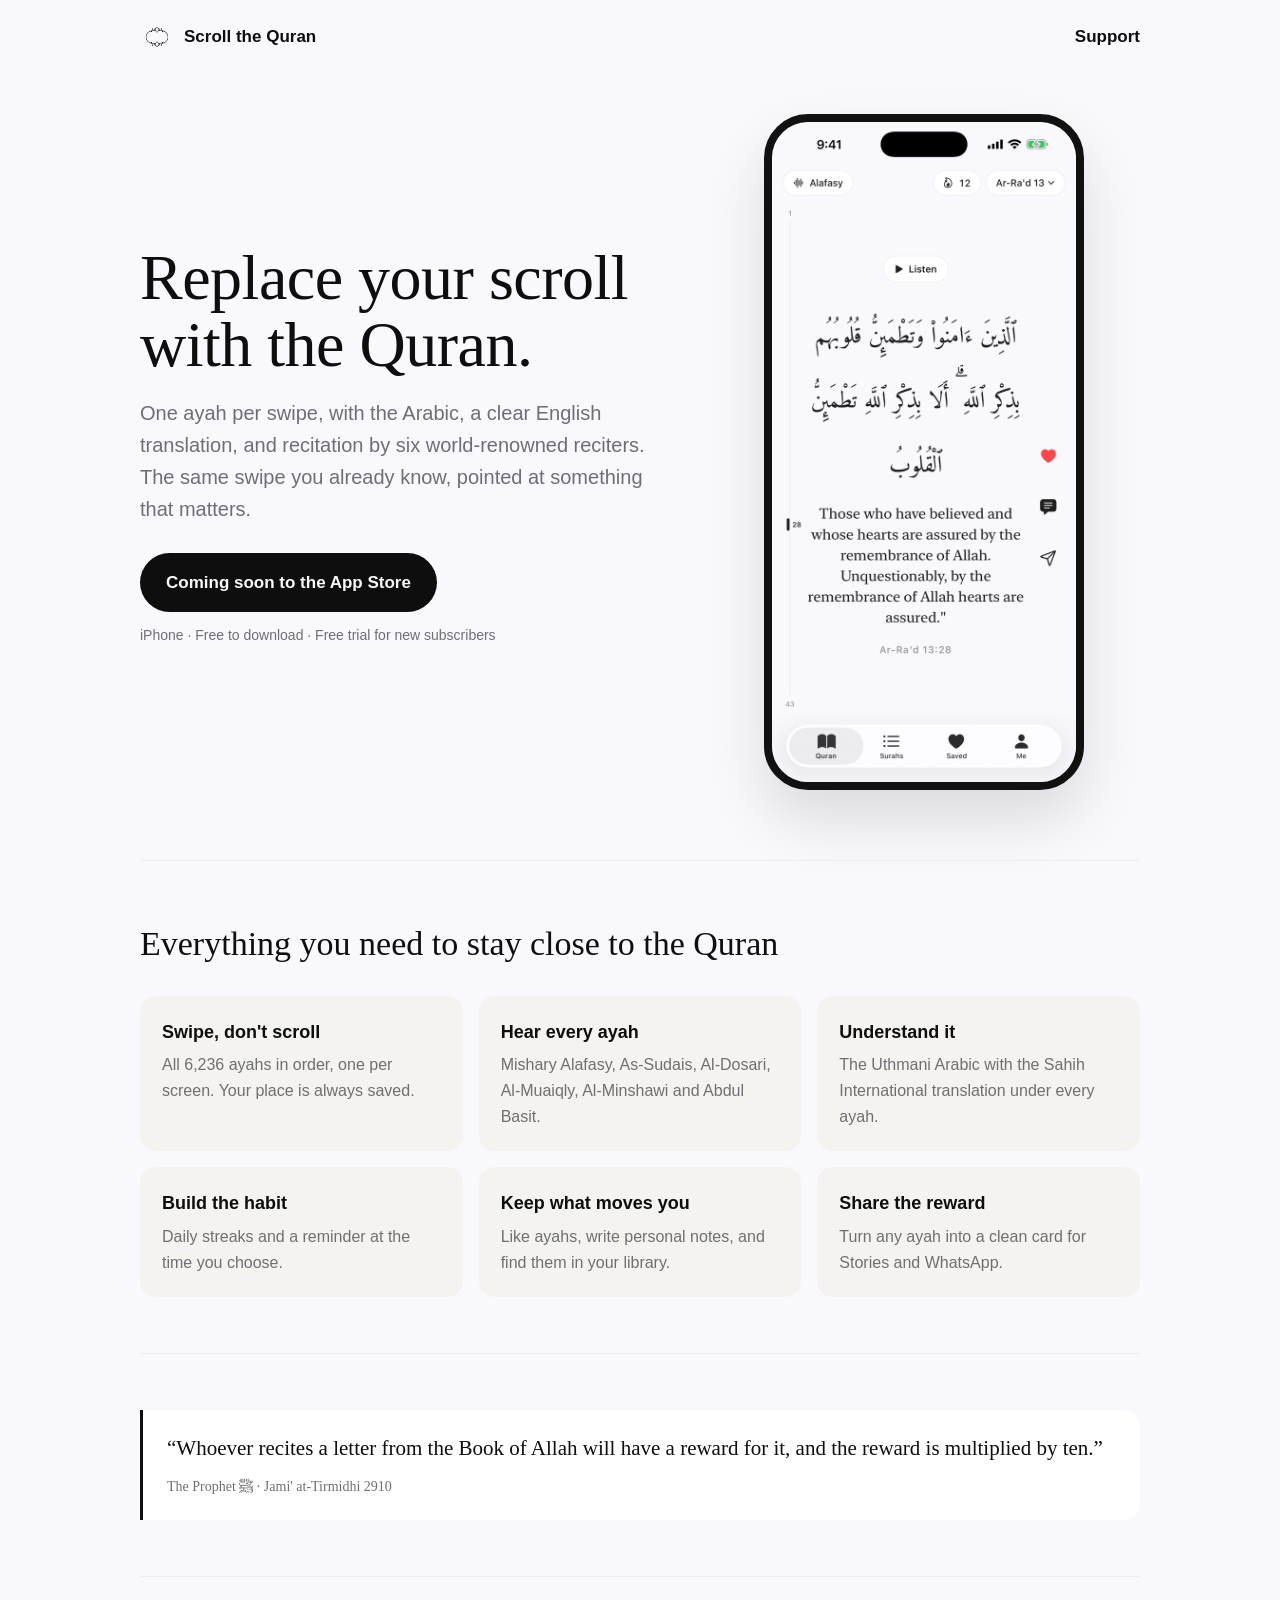
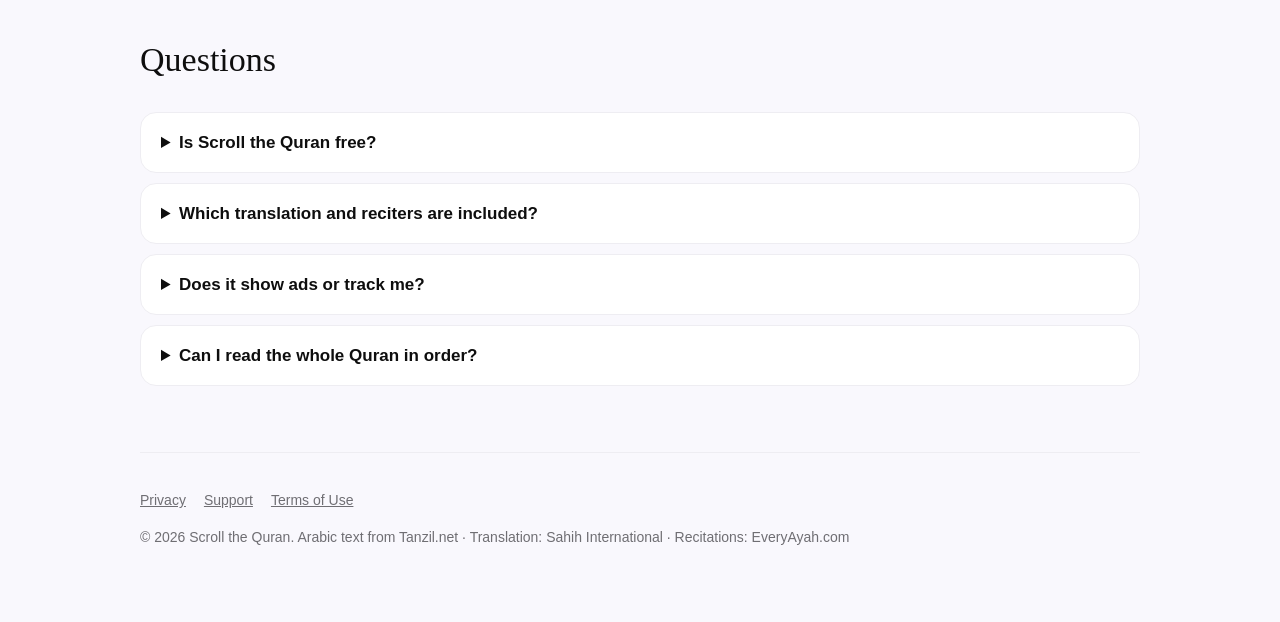
==== index.html @ e3ec1b73 "Scroll the Quran website: landing, privacy, support" ====
<!doctype html>
<html lang="en">
<head>
<meta charset="utf-8">
<meta name="viewport" content="width=device-width, initial-scale=1, viewport-fit=cover">
<title>Scroll the Quran – Swipe the Quran One Ayah at a Time</title>
<meta name="description" content="Replace doomscrolling with the Quran. Scroll the Quran shows one ayah per swipe with Arabic, clear English translation, and recitation by six world-renowned reciters. Build a daily Quran habit with streaks and reminders.">
<meta name="keywords" content="Quran app, scroll Quran, Quran like TikTok, daily Quran, Quran recitation, Quran English translation, Muslim app, Ramadan Quran, ayah of the day, Quran habit">
<link rel="canonical" href="https://dylanmiller765.github.io/scroll-the-quran/">
<meta name="theme-color" content="#F9F8FD">
<link rel="icon" type="image/png" sizes="32x32" href="assets/favicon-32.png">
<link rel="apple-touch-icon" href="assets/apple-touch-icon.png">
<meta property="og:type" content="website">
<meta property="og:site_name" content="Scroll the Quran">
<meta property="og:title" content="Scroll the Quran – Replace your scroll with the Quran">
<meta property="og:description" content="One ayah per swipe. Arabic, clear English, and six world-renowned reciters. Build a daily Quran habit.">
<meta property="og:url" content="https://dylanmiller765.github.io/scroll-the-quran/">
<meta property="og:image" content="https://dylanmiller765.github.io/scroll-the-quran/assets/og-image.png">
<meta property="og:image:width" content="1200"><meta property="og:image:height" content="630">
<meta name="twitter:card" content="summary_large_image">
<meta name="twitter:title" content="Scroll the Quran – Replace your scroll with the Quran">
<meta name="twitter:description" content="One ayah per swipe. Arabic, clear English, and six world-renowned reciters.">
<meta name="twitter:image" content="https://dylanmiller765.github.io/scroll-the-quran/assets/og-image.png">
<link rel="stylesheet" href="assets/style.css">
<script type="application/ld+json">
{"@context":"https://schema.org","@graph":[
 {"@type":"MobileApplication","name":"Scroll the Quran","operatingSystem":"iOS","applicationCategory":"BookApplication",
  "description":"A vertical feed of the Quran: one ayah per swipe with Arabic, English translation and recitation.",
  "url":"https://dylanmiller765.github.io/scroll-the-quran/","image":"https://dylanmiller765.github.io/scroll-the-quran/assets/app-icon.png",
  "offers":{"@type":"Offer","price":"0","priceCurrency":"USD","description":"Free download with an optional subscription and free trial"}},
 {"@type":"FAQPage","mainEntity":[
  {"@type":"Question","name":"Is Scroll the Quran free?","acceptedAnswer":{"@type":"Answer","text":"The download is free and new subscribers can start with a free trial. After that, a weekly or yearly subscription keeps the app ad-free and tracker-free."}},
  {"@type":"Question","name":"Which translation and reciters are included?","acceptedAnswer":{"@type":"Answer","text":"The Arabic Uthmani text with the Sahih International English translation, and recitations by Mishary Alafasy, Abdur-Rahman As-Sudais, Yasser Al-Dosari, Maher Al-Muaiqly, Mohamed Al-Minshawi and Abdul Basit."}},
  {"@type":"Question","name":"Does it show ads or track me?","acceptedAnswer":{"@type":"Answer","text":"No ads and no tracking. The app uses anonymous, aggregated analytics only to improve the experience, and never sells data."}},
  {"@type":"Question","name":"Can I read the whole Quran in order?","acceptedAnswer":{"@type":"Answer","text":"Yes. All 6,236 ayahs are in order from Al-Fatiha to An-Nas, your place is always saved, and you can jump to any surah."}}
 ]}
]}
</script>
</head>
<body>
<div class="wrap">
  <nav><a href="./"><img src="assets/app-icon.png" alt="">Scroll the Quran</a><a href="support.html">Support</a></nav>
  <header class="hero">
    <div>
      <h1 class="serif">Replace your scroll with the Quran.</h1>
      <p class="lead">One ayah per swipe, with the Arabic, a clear English translation, and recitation by six world-renowned reciters. The same swipe you already know, pointed at something that matters.</p>
      <a class="cta" href="#" aria-disabled="true">Coming soon to the App Store</a>
      <p class="note">iPhone · Free to download · Free trial for new subscribers</p>
    </div>
    <div class="phone"><img src="assets/screenshot-feed.png" alt="Scroll the Quran showing Ar-Ra'd 13:28 in Arabic and English with a Listen button" width="640" height="1391"></div>
  </header>

  <section>
    <h2 class="serif">Everything you need to stay close to the Quran</h2>
    <div class="grid">
      <div class="card"><h3>Swipe, don't scroll</h3><p>All 6,236 ayahs in order, one per screen. Your place is always saved.</p></div>
      <div class="card"><h3>Hear every ayah</h3><p>Mishary Alafasy, As-Sudais, Al-Dosari, Al-Muaiqly, Al-Minshawi and Abdul Basit.</p></div>
      <div class="card"><h3>Understand it</h3><p>The Uthmani Arabic with the Sahih International translation under every ayah.</p></div>
      <div class="card"><h3>Build the habit</h3><p>Daily streaks and a reminder at the time you choose.</p></div>
      <div class="card"><h3>Keep what moves you</h3><p>Like ayahs, write personal notes, and find them in your library.</p></div>
      <div class="card"><h3>Share the reward</h3><p>Turn any ayah into a clean card for Stories and WhatsApp.</p></div>
    </div>
  </section>

  <section>
    <blockquote class="serif">“Whoever recites a letter from the Book of Allah will have a reward for it, and the reward is multiplied by ten.”<cite>The Prophet ﷺ · Jami' at-Tirmidhi 2910</cite></blockquote>
  </section>

  <section>
    <h2 class="serif">Questions</h2>
    <details><summary>Is Scroll the Quran free?</summary><p>The download is free and new subscribers can start with a free trial. After that, a weekly or yearly subscription keeps the app ad-free and tracker-free. Cancel anytime in your iPhone's Settings.</p></details>
    <details><summary>Which translation and reciters are included?</summary><p>The Arabic Uthmani text (Tanzil) with the Sahih International English translation, and recitations by Mishary Alafasy, Abdur-Rahman As-Sudais, Yasser Al-Dosari, Maher Al-Muaiqly, Mohamed Al-Minshawi and Abdul Basit.</p></details>
    <details><summary>Does it show ads or track me?</summary><p>No ads and no tracking. We use anonymous, aggregated analytics only to improve the app, and we never sell data. See the <a href="privacy.html">privacy policy</a>.</p></details>
    <details><summary>Can I read the whole Quran in order?</summary><p>Yes. All 6,236 ayahs from Al-Fatiha to An-Nas, your place is always saved, and you can jump to any surah.</p></details>
  </section>

  <footer>
    <a href="privacy.html">Privacy</a><a href="support.html">Support</a><a href="https://www.apple.com/legal/internet-services/itunes/dev/stdeula/">Terms of Use</a>
    <p>© 2026 Scroll the Quran. Arabic text from Tanzil.net · Translation: Sahih International · Recitations: EveryAyah.com</p>
  </footer>
</div>
</body>
</html>
---- assets/style.css ----
:root{--canvas:#F9F8FD;--card:#fff;--ink:#0E0E0E;--muted:#6F6E73;--hair:#EEEDF2;--warm:#F5F3EF}
@media (prefers-color-scheme:dark){:root{--canvas:#0F0F11;--card:#1C1C1F;--ink:#F4F3F0;--muted:#9A9AA0;--hair:#2C2C30;--warm:#232326}}
*{box-sizing:border-box}html{-webkit-text-size-adjust:100%}
body{margin:0;background:var(--canvas);color:var(--ink);font:17px/1.6 -apple-system,BlinkMacSystemFont,"Segoe UI",Roboto,sans-serif}
.wrap{max-width:1040px;margin:0 auto;padding:0 20px}
.serif{font-family:"New York","Iowan Old Style",Georgia,"Times New Roman",serif}
nav{display:flex;align-items:center;justify-content:space-between;padding:20px 0}
nav a{color:var(--ink);text-decoration:none;font-weight:600;display:flex;align-items:center;gap:10px}
nav img{width:34px;height:34px;border-radius:9px}
.hero{display:grid;grid-template-columns:1.1fr .9fr;gap:40px;align-items:center;padding:40px 0 70px}
h1{font-size:clamp(40px,6vw,64px);line-height:1.05;font-weight:500;margin:0 0 18px;letter-spacing:-.5px}
.lead{font-size:20px;color:var(--muted);margin:0 0 28px;max-width:30em}
.cta{display:inline-flex;align-items:center;gap:10px;background:var(--ink);color:var(--canvas);padding:16px 26px;border-radius:999px;font-weight:600;text-decoration:none}
.note{color:var(--muted);font-size:14px;margin-top:12px}
.phone{justify-self:center;width:min(320px,80vw);border-radius:44px;box-shadow:0 30px 60px rgba(0,0,0,.12);border:8px solid #111}
.phone img{display:block;width:100%;height:auto;border-radius:36px}
section{padding:56px 0;border-top:1px solid var(--hair)}
h2{font-size:34px;font-weight:500;margin:0 0 24px}
.grid{display:grid;grid-template-columns:repeat(3,1fr);gap:16px}
.card{background:var(--warm);border-radius:16px;padding:22px}
.card h3{margin:0 0 6px;font-size:18px}.card p{margin:0;color:var(--muted);font-size:16px}
details{background:var(--card);border:1px solid var(--hair);border-radius:16px;padding:16px 20px;margin-bottom:10px}
summary{font-weight:600;cursor:pointer}details p{color:var(--muted);margin:10px 0 0}
blockquote{margin:0;padding:22px 24px;border-left:3px solid var(--ink);background:var(--card);border-radius:0 16px 16px 0;font-size:21px}
blockquote cite{display:block;margin-top:10px;font-size:14px;color:var(--muted);font-style:normal}
footer{padding:36px 0 60px;color:var(--muted);font-size:14px;border-top:1px solid var(--hair)}
footer a{color:var(--muted);margin-right:18px}
.doc{max-width:720px;padding:20px 0 60px}.doc h1{font-size:40px}.doc h2{font-size:22px;margin:32px 0 8px}
.doc a{color:var(--ink)}
@media (max-width:760px){.hero{grid-template-columns:1fr;padding-top:10px}.grid{grid-template-columns:1fr}.phone{margin-top:10px}}
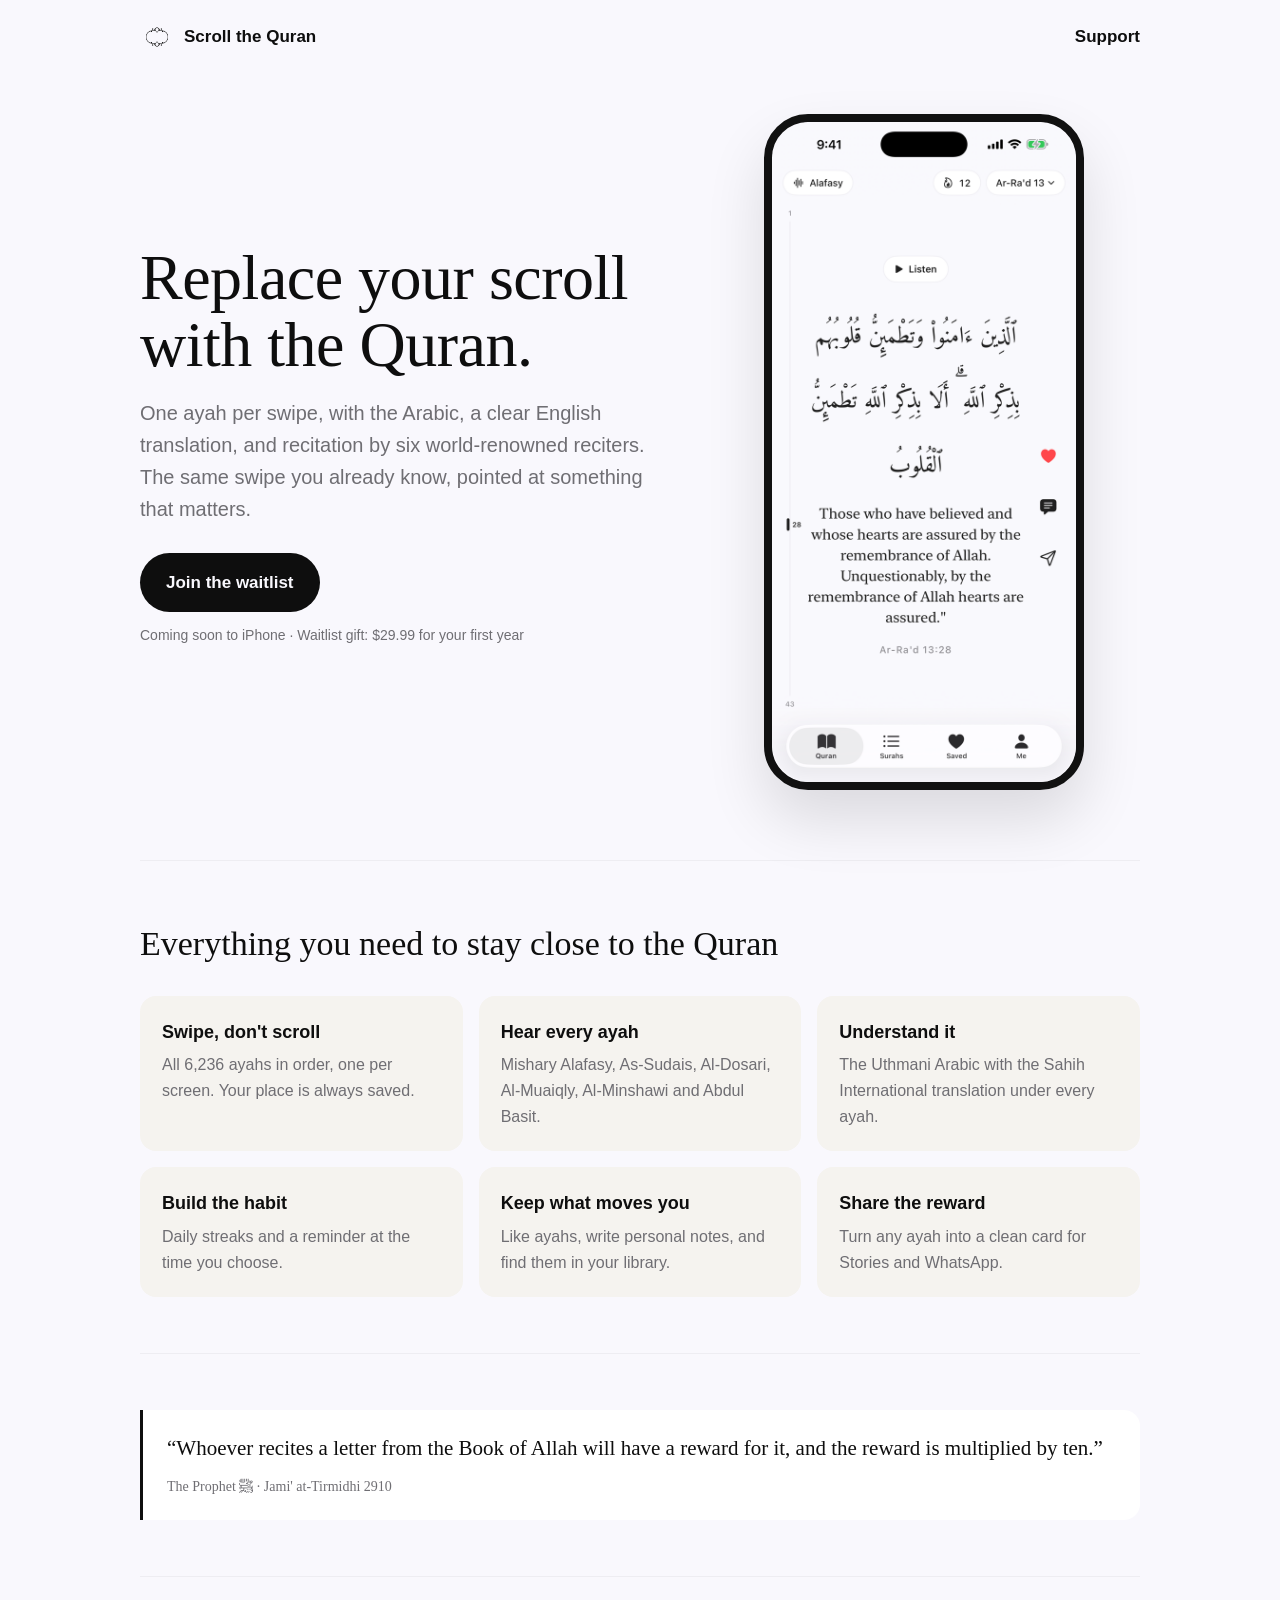
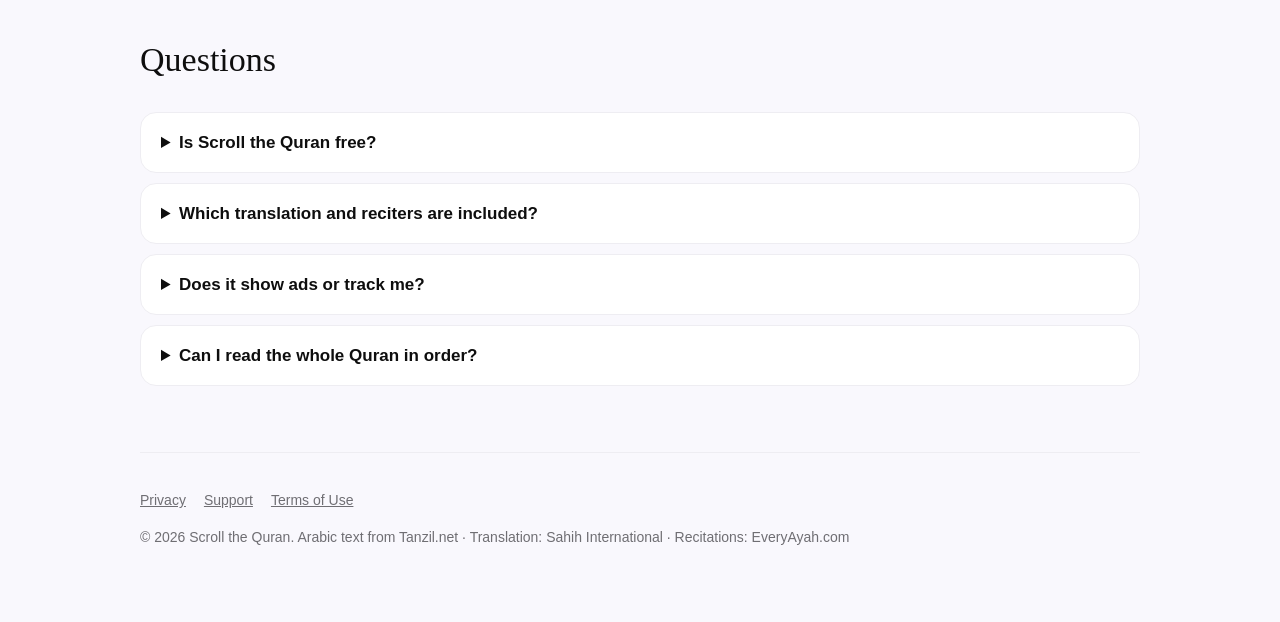
==== commit 369a5c81: "Add waitlist page with launch promo; link it from the landing page" ====
--- a/index.html
+++ b/index.html
@@ -44,8 +44,8 @@
     <div>
       <h1 class="serif">Replace your scroll with the Quran.</h1>
       <p class="lead">One ayah per swipe, with the Arabic, a clear English translation, and recitation by six world-renowned reciters. The same swipe you already know, pointed at something that matters.</p>
-      <a class="cta" href="#" aria-disabled="true">Coming soon to the App Store</a>
-      <p class="note">iPhone · Free to download · Free trial for new subscribers</p>
+      <a class="cta" href="waitlist/">Join the waitlist</a>
+      <p class="note">Coming soon to iPhone · Waitlist gift: $29.99 for your first year</p>
     </div>
     <div class="phone"><img src="assets/screenshot-feed.png" alt="Scroll the Quran showing Ar-Ra'd 13:28 in Arabic and English with a Listen button" width="640" height="1391"></div>
   </header>
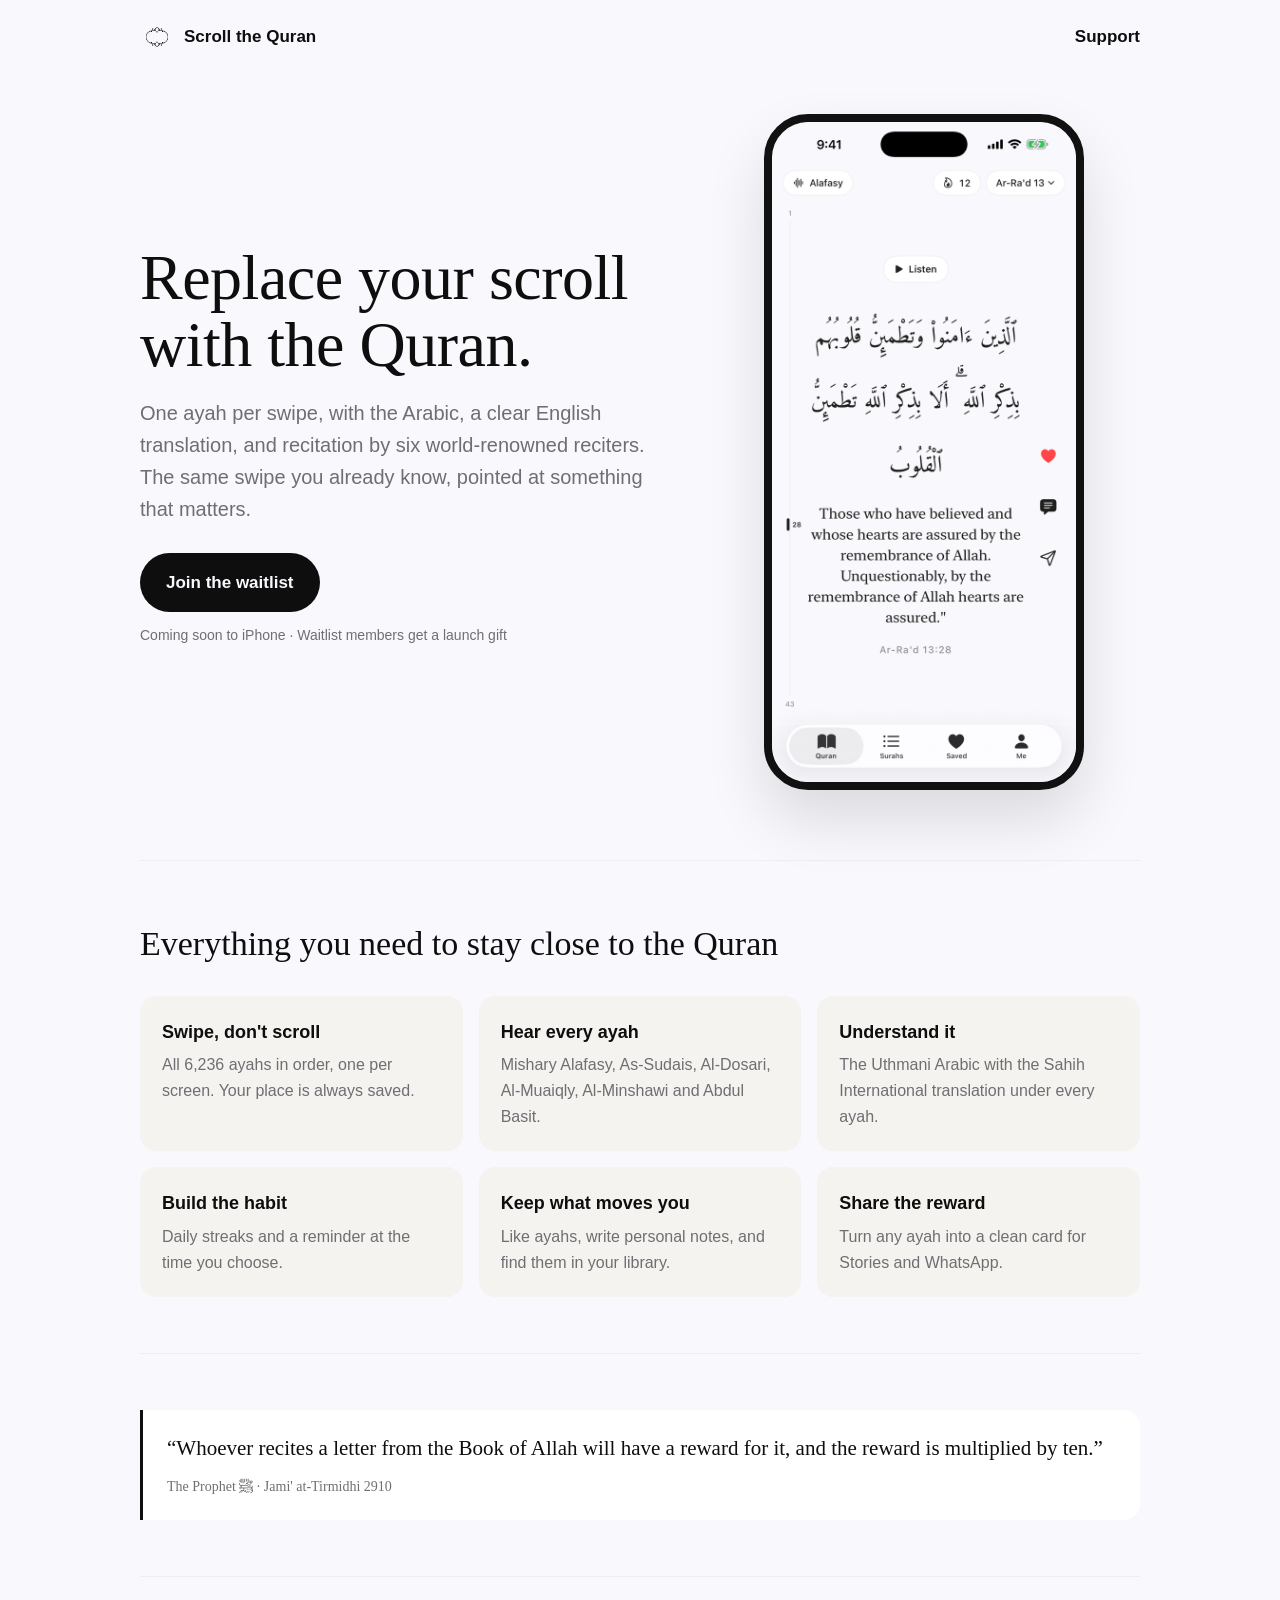
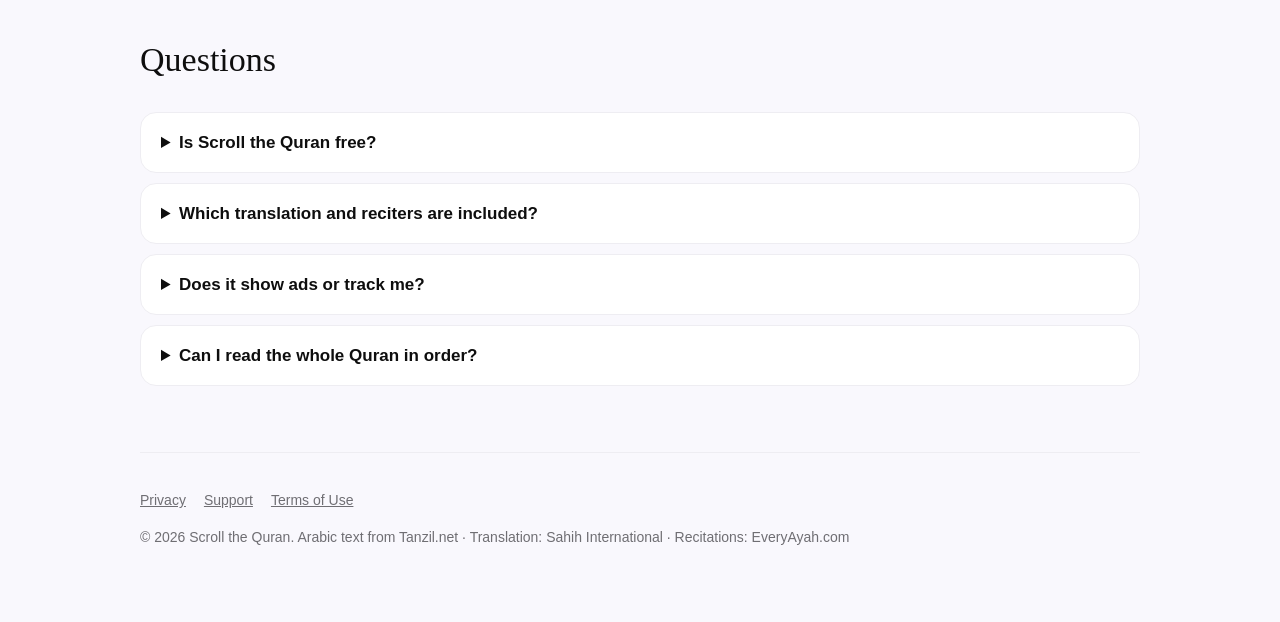
==== commit 285280d6: "Move waitlist to getscrollthequran.vercel.app; drop pricing" ====
--- a/index.html
+++ b/index.html
@@ -44,8 +44,8 @@
     <div>
       <h1 class="serif">Replace your scroll with the Quran.</h1>
       <p class="lead">One ayah per swipe, with the Arabic, a clear English translation, and recitation by six world-renowned reciters. The same swipe you already know, pointed at something that matters.</p>
-      <a class="cta" href="waitlist/">Join the waitlist</a>
-      <p class="note">Coming soon to iPhone · Waitlist gift: $29.99 for your first year</p>
+      <a class="cta" href="https://getscrollthequran.vercel.app">Join the waitlist</a>
+      <p class="note">Coming soon to iPhone · Waitlist members get a launch gift</p>
     </div>
     <div class="phone"><img src="assets/screenshot-feed.png" alt="Scroll the Quran showing Ar-Ra'd 13:28 in Arabic and English with a Listen button" width="640" height="1391"></div>
   </header>
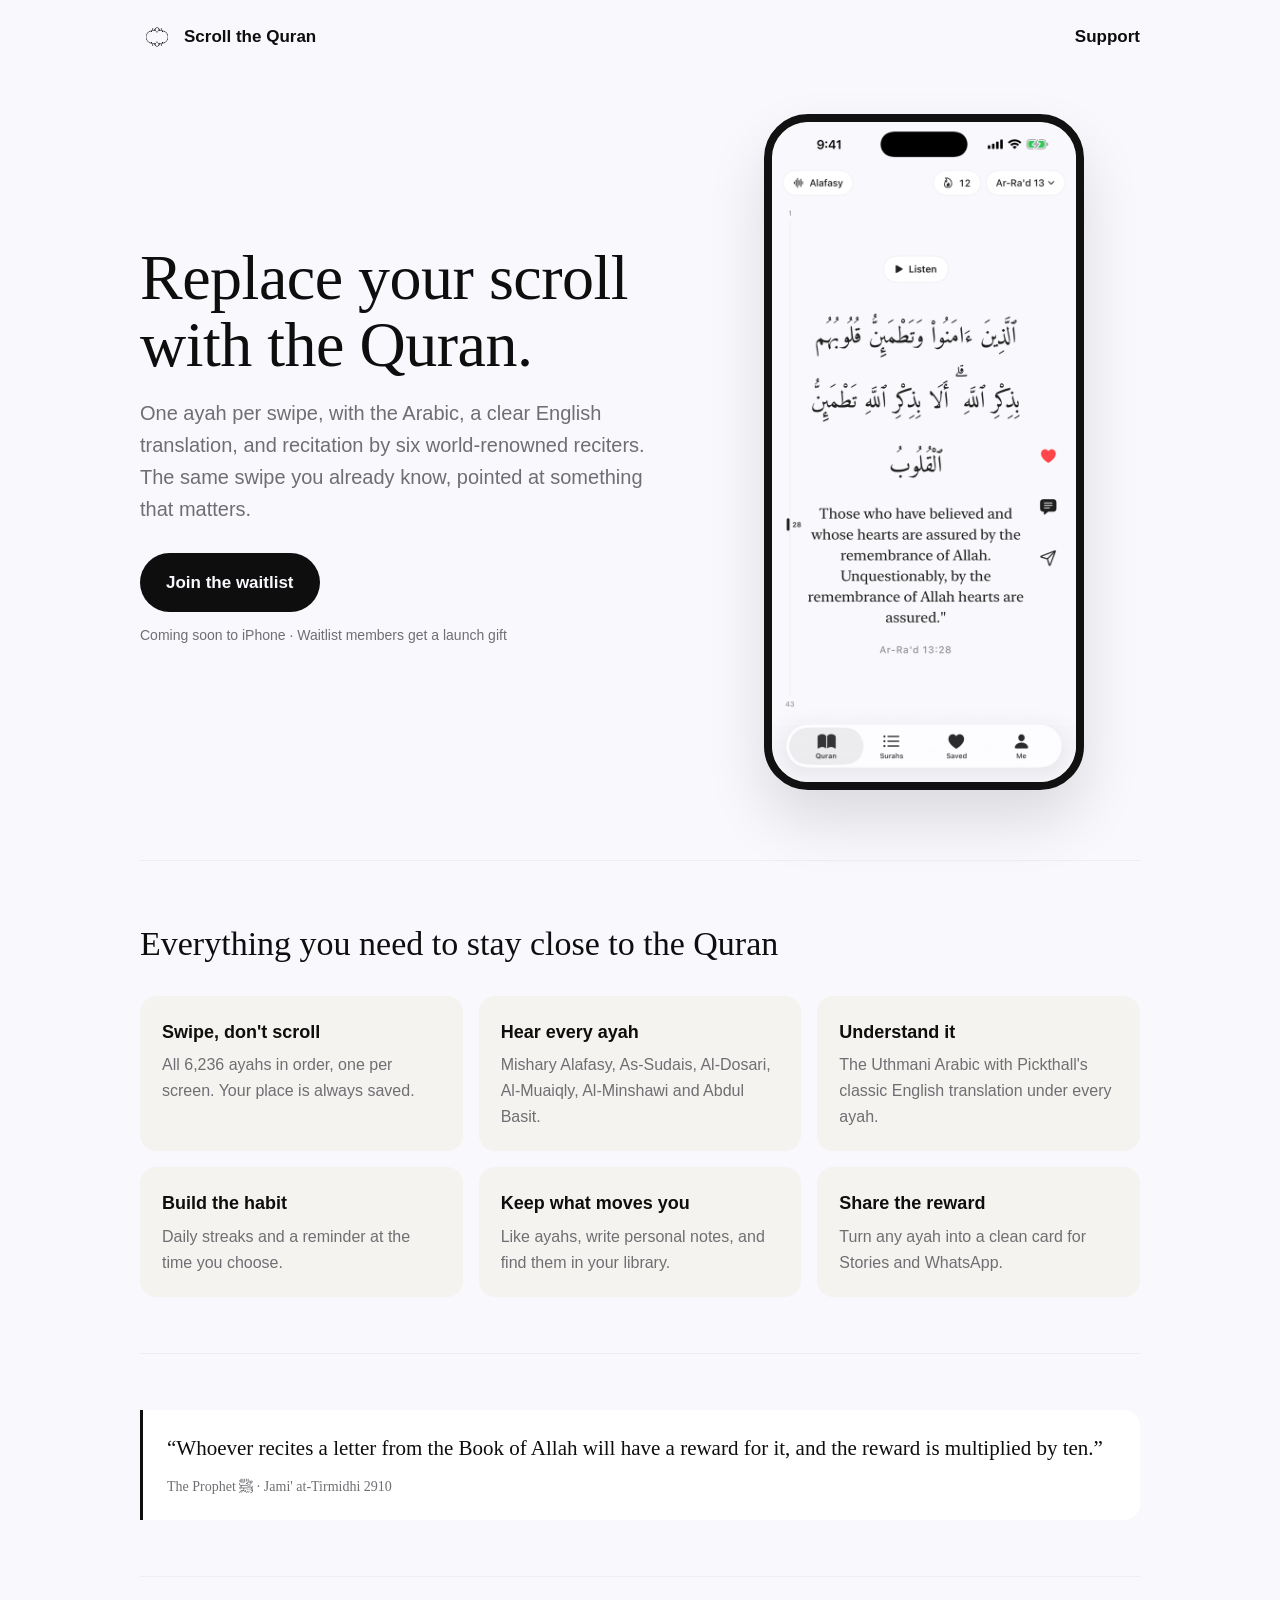
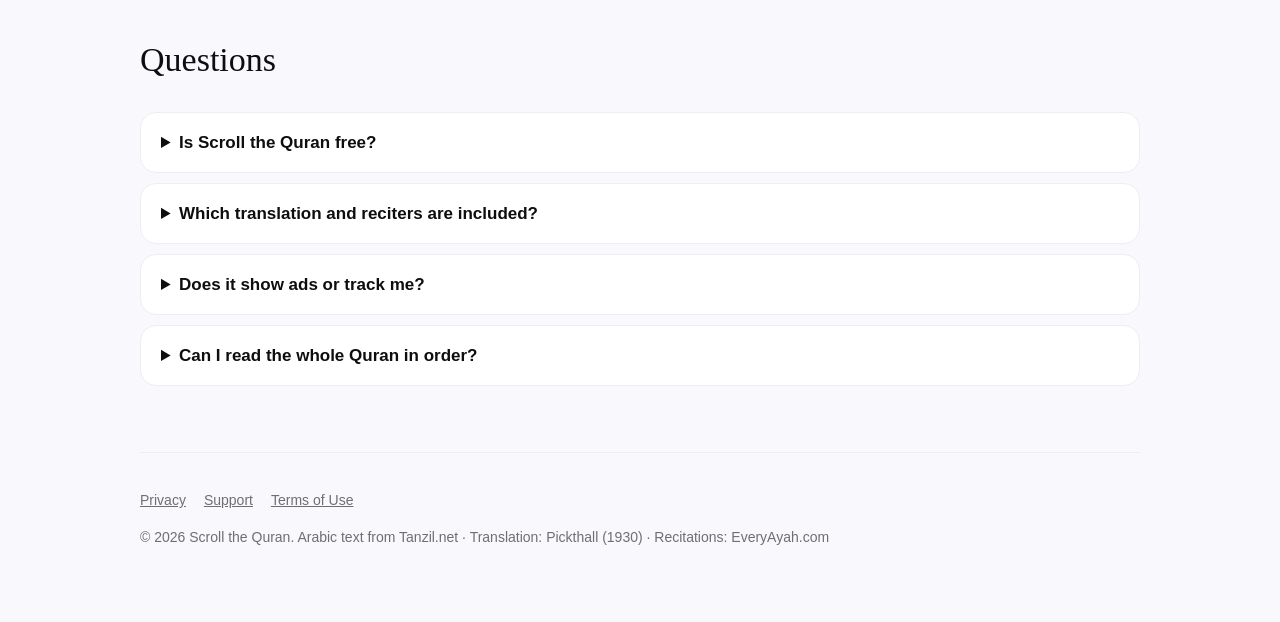
==== commit 62306f30: "Credit Pickthall translation" ====
--- a/index.html
+++ b/index.html
@@ -30,7 +30,7 @@
   "offers":{"@type":"Offer","price":"0","priceCurrency":"USD","description":"Free download with an optional subscription and free trial"}},
  {"@type":"FAQPage","mainEntity":[
   {"@type":"Question","name":"Is Scroll the Quran free?","acceptedAnswer":{"@type":"Answer","text":"The download is free and new subscribers can start with a free trial. After that, a weekly or yearly subscription keeps the app ad-free and tracker-free."}},
-  {"@type":"Question","name":"Which translation and reciters are included?","acceptedAnswer":{"@type":"Answer","text":"The Arabic Uthmani text with the Sahih International English translation, and recitations by Mishary Alafasy, Abdur-Rahman As-Sudais, Yasser Al-Dosari, Maher Al-Muaiqly, Mohamed Al-Minshawi and Abdul Basit."}},
+  {"@type":"Question","name":"Which translation and reciters are included?","acceptedAnswer":{"@type":"Answer","text":"The Arabic Uthmani text with Marmaduke Pickthall's English translation, and recitations by Mishary Alafasy, Abdur-Rahman As-Sudais, Yasser Al-Dosari, Maher Al-Muaiqly, Mohamed Al-Minshawi and Abdul Basit."}},
   {"@type":"Question","name":"Does it show ads or track me?","acceptedAnswer":{"@type":"Answer","text":"No ads and no tracking. The app uses anonymous, aggregated analytics only to improve the experience, and never sells data."}},
   {"@type":"Question","name":"Can I read the whole Quran in order?","acceptedAnswer":{"@type":"Answer","text":"Yes. All 6,236 ayahs are in order from Al-Fatiha to An-Nas, your place is always saved, and you can jump to any surah."}}
  ]}
@@ -55,7 +55,7 @@
     <div class="grid">
       <div class="card"><h3>Swipe, don't scroll</h3><p>All 6,236 ayahs in order, one per screen. Your place is always saved.</p></div>
       <div class="card"><h3>Hear every ayah</h3><p>Mishary Alafasy, As-Sudais, Al-Dosari, Al-Muaiqly, Al-Minshawi and Abdul Basit.</p></div>
-      <div class="card"><h3>Understand it</h3><p>The Uthmani Arabic with the Sahih International translation under every ayah.</p></div>
+      <div class="card"><h3>Understand it</h3><p>The Uthmani Arabic with Pickthall's classic English translation under every ayah.</p></div>
       <div class="card"><h3>Build the habit</h3><p>Daily streaks and a reminder at the time you choose.</p></div>
       <div class="card"><h3>Keep what moves you</h3><p>Like ayahs, write personal notes, and find them in your library.</p></div>
       <div class="card"><h3>Share the reward</h3><p>Turn any ayah into a clean card for Stories and WhatsApp.</p></div>
@@ -69,14 +69,14 @@
   <section>
     <h2 class="serif">Questions</h2>
     <details><summary>Is Scroll the Quran free?</summary><p>The download is free and new subscribers can start with a free trial. After that, a weekly or yearly subscription keeps the app ad-free and tracker-free. Cancel anytime in your iPhone's Settings.</p></details>
-    <details><summary>Which translation and reciters are included?</summary><p>The Arabic Uthmani text (Tanzil) with the Sahih International English translation, and recitations by Mishary Alafasy, Abdur-Rahman As-Sudais, Yasser Al-Dosari, Maher Al-Muaiqly, Mohamed Al-Minshawi and Abdul Basit.</p></details>
+    <details><summary>Which translation and reciters are included?</summary><p>The Arabic Uthmani text (Tanzil) with Marmaduke Pickthall's English translation, and recitations by Mishary Alafasy, Abdur-Rahman As-Sudais, Yasser Al-Dosari, Maher Al-Muaiqly, Mohamed Al-Minshawi and Abdul Basit.</p></details>
     <details><summary>Does it show ads or track me?</summary><p>No ads and no tracking. We use anonymous, aggregated analytics only to improve the app, and we never sell data. See the <a href="privacy.html">privacy policy</a>.</p></details>
     <details><summary>Can I read the whole Quran in order?</summary><p>Yes. All 6,236 ayahs from Al-Fatiha to An-Nas, your place is always saved, and you can jump to any surah.</p></details>
   </section>
 
   <footer>
     <a href="privacy.html">Privacy</a><a href="support.html">Support</a><a href="https://www.apple.com/legal/internet-services/itunes/dev/stdeula/">Terms of Use</a>
-    <p>© 2026 Scroll the Quran. Arabic text from Tanzil.net · Translation: Sahih International · Recitations: EveryAyah.com</p>
+    <p>© 2026 Scroll the Quran. Arabic text from Tanzil.net · Translation: Pickthall (1930) · Recitations: EveryAyah.com</p>
   </footer>
 </div>
 </body>
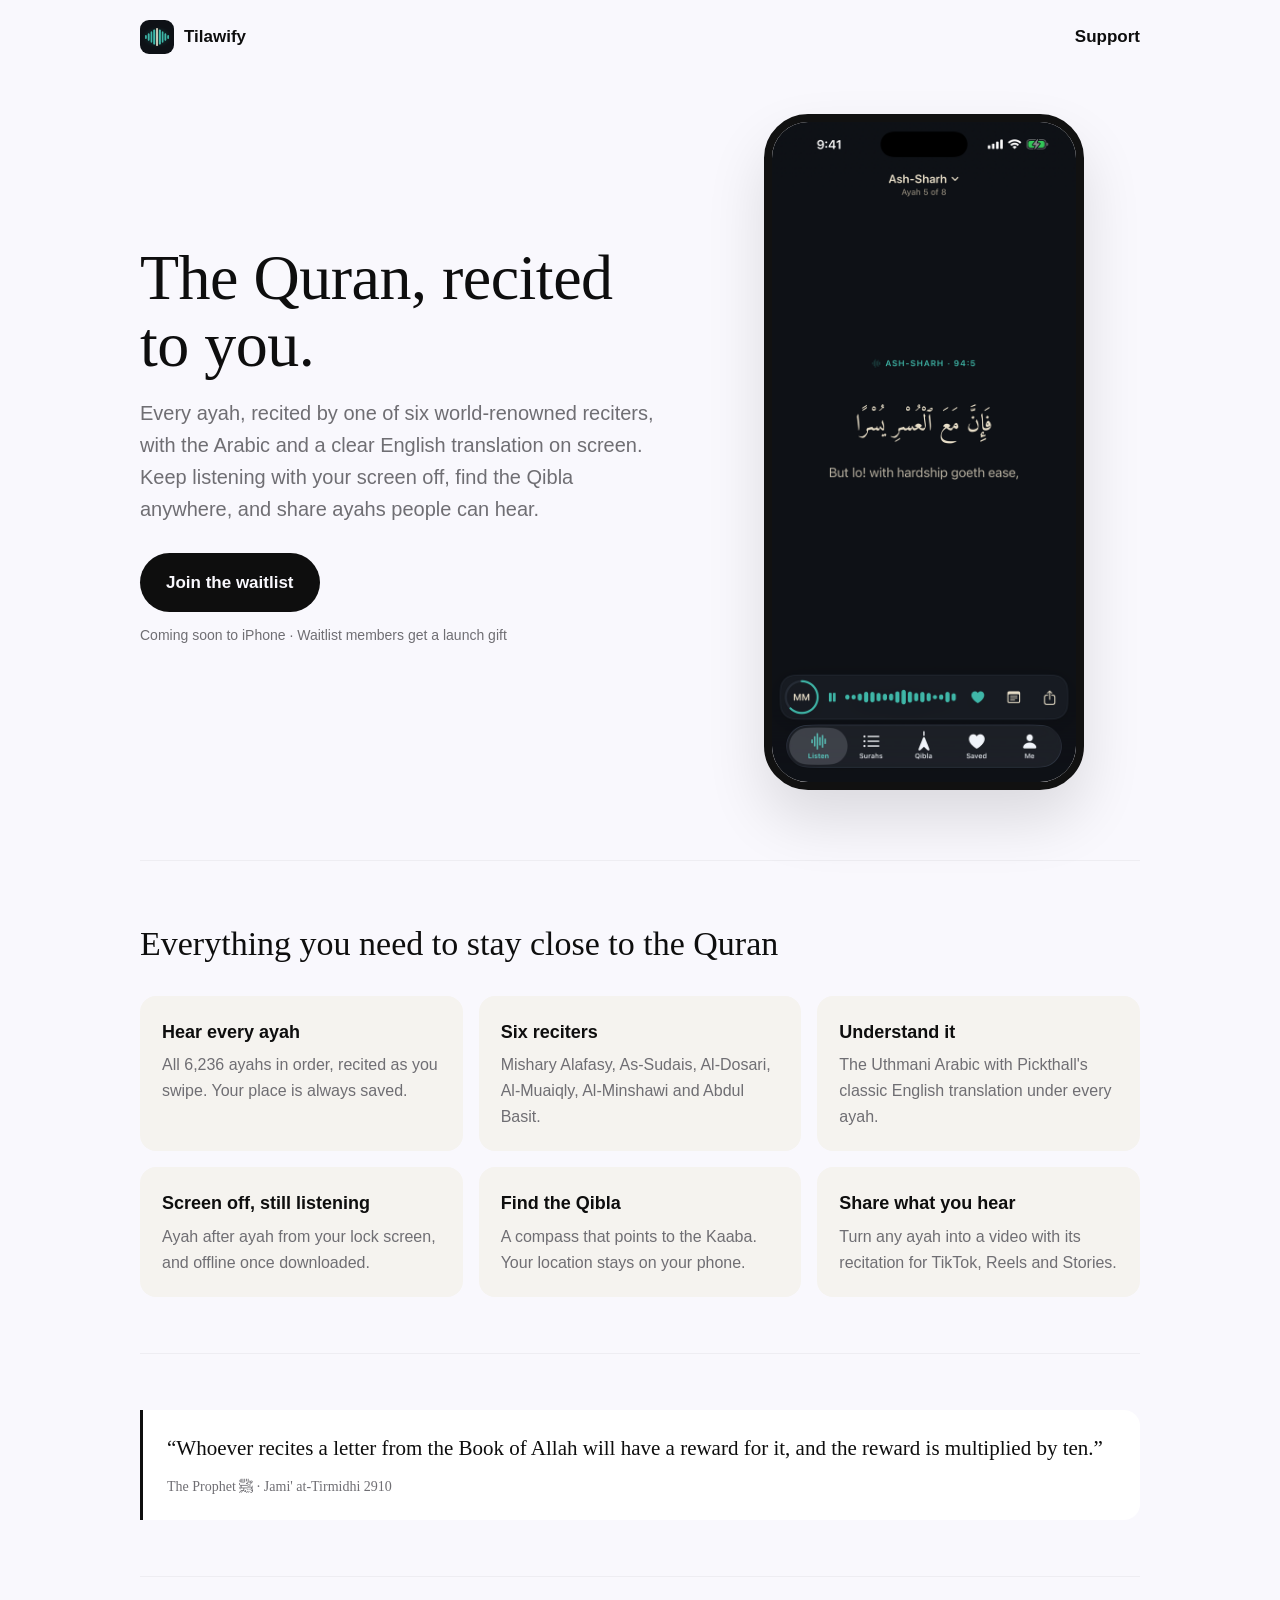
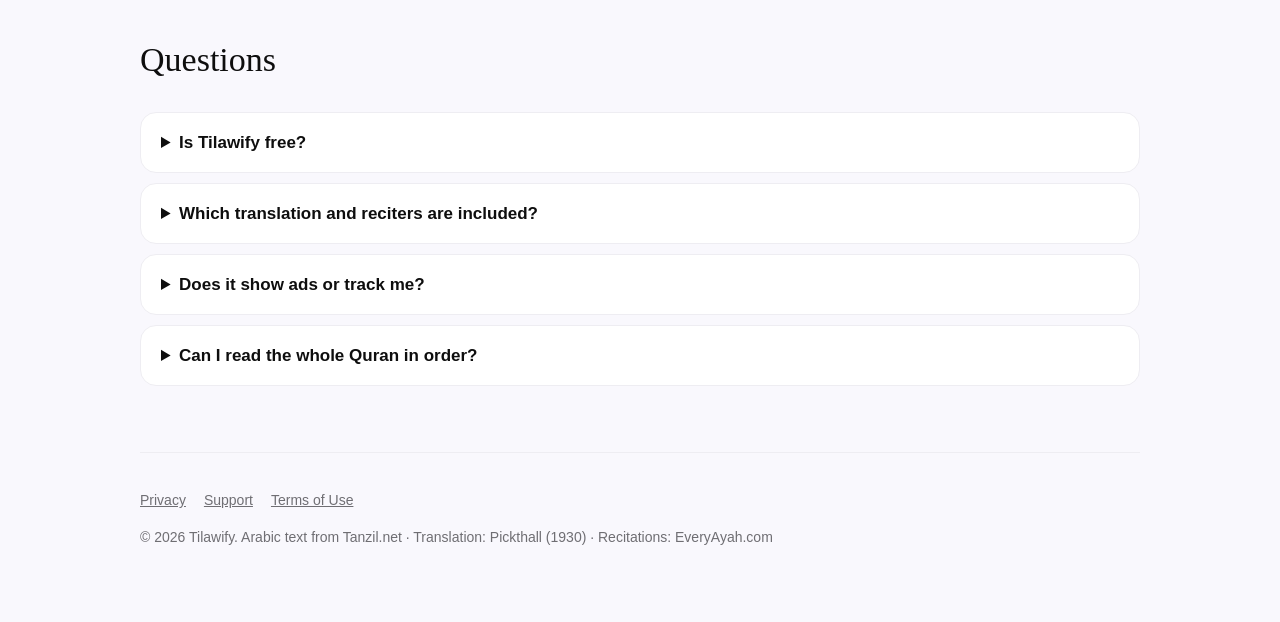
==== commit be7e2699: "Rebrand site to Tilawify; privacy policy covers on-device Qibla location Co-Authored-By: Claude Opus" ====
--- a/index.html
+++ b/index.html
@@ -3,33 +3,33 @@
 <head>
 <meta charset="utf-8">
 <meta name="viewport" content="width=device-width, initial-scale=1, viewport-fit=cover">
-<title>Scroll the Quran – Swipe the Quran One Ayah at a Time</title>
-<meta name="description" content="Replace doomscrolling with the Quran. Scroll the Quran shows one ayah per swipe with Arabic, clear English translation, and recitation by six world-renowned reciters. Build a daily Quran habit with streaks and reminders.">
-<meta name="keywords" content="Quran app, scroll Quran, Quran like TikTok, daily Quran, Quran recitation, Quran English translation, Muslim app, Ramadan Quran, ayah of the day, Quran habit">
+<title>Tilawify – The Quran, Recited to You</title>
+<meta name="description" content="Tilawify recites the Quran to you, one ayah at a time, with the Arabic, a clear English translation and six world-renowned reciters. Keep listening with your screen off, find the Qibla, and share ayahs as videos. Build a daily Quran habit with streaks and reminders.">
+<meta name="keywords" content="Quran audio app, Quran recitation, listen to Quran, Qibla compass, daily Quran, Quran recitation, Quran English translation, Muslim app, Ramadan Quran, ayah of the day, Quran habit">
 <link rel="canonical" href="https://dylanmiller765.github.io/scroll-the-quran/">
-<meta name="theme-color" content="#F9F8FD">
+<meta name="theme-color" content="#0E1116">
 <link rel="icon" type="image/png" sizes="32x32" href="assets/favicon-32.png">
 <link rel="apple-touch-icon" href="assets/apple-touch-icon.png">
 <meta property="og:type" content="website">
-<meta property="og:site_name" content="Scroll the Quran">
-<meta property="og:title" content="Scroll the Quran – Replace your scroll with the Quran">
-<meta property="og:description" content="One ayah per swipe. Arabic, clear English, and six world-renowned reciters. Build a daily Quran habit.">
+<meta property="og:site_name" content="Tilawify">
+<meta property="og:title" content="Tilawify – The Quran, recited to you">
+<meta property="og:description" content="Every ayah recited by world-renowned reciters, with Arabic and English. Listen with your screen off and find the Qibla anywhere.">
 <meta property="og:url" content="https://dylanmiller765.github.io/scroll-the-quran/">
 <meta property="og:image" content="https://dylanmiller765.github.io/scroll-the-quran/assets/og-image.png">
 <meta property="og:image:width" content="1200"><meta property="og:image:height" content="630">
 <meta name="twitter:card" content="summary_large_image">
-<meta name="twitter:title" content="Scroll the Quran – Replace your scroll with the Quran">
-<meta name="twitter:description" content="One ayah per swipe. Arabic, clear English, and six world-renowned reciters.">
+<meta name="twitter:title" content="Tilawify – The Quran, recited to you">
+<meta name="twitter:description" content="Every ayah recited by world-renowned reciters. Listen with your screen off and find the Qibla anywhere.">
 <meta name="twitter:image" content="https://dylanmiller765.github.io/scroll-the-quran/assets/og-image.png">
 <link rel="stylesheet" href="assets/style.css">
 <script type="application/ld+json">
 {"@context":"https://schema.org","@graph":[
- {"@type":"MobileApplication","name":"Scroll the Quran","operatingSystem":"iOS","applicationCategory":"BookApplication",
-  "description":"A vertical feed of the Quran: one ayah per swipe with Arabic, English translation and recitation.",
+ {"@type":"MobileApplication","name":"Tilawify","operatingSystem":"iOS","applicationCategory":"BookApplication",
+  "description":"The Quran recited to you, one ayah at a time, with Arabic, English translation, screen-off listening and a Qibla compass.",
   "url":"https://dylanmiller765.github.io/scroll-the-quran/","image":"https://dylanmiller765.github.io/scroll-the-quran/assets/app-icon.png",
   "offers":{"@type":"Offer","price":"0","priceCurrency":"USD","description":"Free download with an optional subscription and free trial"}},
  {"@type":"FAQPage","mainEntity":[
-  {"@type":"Question","name":"Is Scroll the Quran free?","acceptedAnswer":{"@type":"Answer","text":"The download is free and new subscribers can start with a free trial. After that, a weekly or yearly subscription keeps the app ad-free and tracker-free."}},
+  {"@type":"Question","name":"Is Tilawify free?","acceptedAnswer":{"@type":"Answer","text":"The download is free and new subscribers can start with a free trial. After that, a weekly or yearly subscription keeps the app ad-free and tracker-free."}},
   {"@type":"Question","name":"Which translation and reciters are included?","acceptedAnswer":{"@type":"Answer","text":"The Arabic Uthmani text with Marmaduke Pickthall's English translation, and recitations by Mishary Alafasy, Abdur-Rahman As-Sudais, Yasser Al-Dosari, Maher Al-Muaiqly, Mohamed Al-Minshawi and Abdul Basit."}},
   {"@type":"Question","name":"Does it show ads or track me?","acceptedAnswer":{"@type":"Answer","text":"No ads and no tracking. The app uses anonymous, aggregated analytics only to improve the experience, and never sells data."}},
   {"@type":"Question","name":"Can I read the whole Quran in order?","acceptedAnswer":{"@type":"Answer","text":"Yes. All 6,236 ayahs are in order from Al-Fatiha to An-Nas, your place is always saved, and you can jump to any surah."}}
@@ -39,26 +39,26 @@
 </head>
 <body>
 <div class="wrap">
-  <nav><a href="./"><img src="assets/app-icon.png" alt="">Scroll the Quran</a><a href="support.html">Support</a></nav>
+  <nav><a href="./"><img src="assets/app-icon.png" alt="">Tilawify</a><a href="support.html">Support</a></nav>
   <header class="hero">
     <div>
-      <h1 class="serif">Replace your scroll with the Quran.</h1>
-      <p class="lead">One ayah per swipe, with the Arabic, a clear English translation, and recitation by six world-renowned reciters. The same swipe you already know, pointed at something that matters.</p>
+      <h1 class="serif">The Quran, recited to you.</h1>
+      <p class="lead">Every ayah, recited by one of six world-renowned reciters, with the Arabic and a clear English translation on screen. Keep listening with your screen off, find the Qibla anywhere, and share ayahs people can hear.</p>
       <a class="cta" href="https://getscrollthequran.vercel.app">Join the waitlist</a>
       <p class="note">Coming soon to iPhone · Waitlist members get a launch gift</p>
     </div>
-    <div class="phone"><img src="assets/screenshot-feed.png" alt="Scroll the Quran showing Ar-Ra'd 13:28 in Arabic and English with a Listen button" width="640" height="1391"></div>
+    <div class="phone"><img src="assets/screenshot-feed.png" alt="Tilawify playing Ash-Sharh 94:5 in Arabic and English, recited by Mohamed Al-Minshawi" width="640" height="1391"></div>
   </header>
 
   <section>
     <h2 class="serif">Everything you need to stay close to the Quran</h2>
     <div class="grid">
-      <div class="card"><h3>Swipe, don't scroll</h3><p>All 6,236 ayahs in order, one per screen. Your place is always saved.</p></div>
-      <div class="card"><h3>Hear every ayah</h3><p>Mishary Alafasy, As-Sudais, Al-Dosari, Al-Muaiqly, Al-Minshawi and Abdul Basit.</p></div>
+      <div class="card"><h3>Hear every ayah</h3><p>All 6,236 ayahs in order, recited as you swipe. Your place is always saved.</p></div>
+      <div class="card"><h3>Six reciters</h3><p>Mishary Alafasy, As-Sudais, Al-Dosari, Al-Muaiqly, Al-Minshawi and Abdul Basit.</p></div>
       <div class="card"><h3>Understand it</h3><p>The Uthmani Arabic with Pickthall's classic English translation under every ayah.</p></div>
-      <div class="card"><h3>Build the habit</h3><p>Daily streaks and a reminder at the time you choose.</p></div>
-      <div class="card"><h3>Keep what moves you</h3><p>Like ayahs, write personal notes, and find them in your library.</p></div>
-      <div class="card"><h3>Share the reward</h3><p>Turn any ayah into a clean card for Stories and WhatsApp.</p></div>
+      <div class="card"><h3>Screen off, still listening</h3><p>Ayah after ayah from your lock screen, and offline once downloaded.</p></div>
+      <div class="card"><h3>Find the Qibla</h3><p>A compass that points to the Kaaba. Your location stays on your phone.</p></div>
+      <div class="card"><h3>Share what you hear</h3><p>Turn any ayah into a video with its recitation for TikTok, Reels and Stories.</p></div>
     </div>
   </section>
 
@@ -68,7 +68,7 @@
 
   <section>
     <h2 class="serif">Questions</h2>
-    <details><summary>Is Scroll the Quran free?</summary><p>The download is free and new subscribers can start with a free trial. After that, a weekly or yearly subscription keeps the app ad-free and tracker-free. Cancel anytime in your iPhone's Settings.</p></details>
+    <details><summary>Is Tilawify free?</summary><p>The download is free and new subscribers can start with a free trial. After that, a weekly or yearly subscription keeps the app ad-free and tracker-free. Cancel anytime in your iPhone's Settings.</p></details>
     <details><summary>Which translation and reciters are included?</summary><p>The Arabic Uthmani text (Tanzil) with Marmaduke Pickthall's English translation, and recitations by Mishary Alafasy, Abdur-Rahman As-Sudais, Yasser Al-Dosari, Maher Al-Muaiqly, Mohamed Al-Minshawi and Abdul Basit.</p></details>
     <details><summary>Does it show ads or track me?</summary><p>No ads and no tracking. We use anonymous, aggregated analytics only to improve the app, and we never sell data. See the <a href="privacy.html">privacy policy</a>.</p></details>
     <details><summary>Can I read the whole Quran in order?</summary><p>Yes. All 6,236 ayahs from Al-Fatiha to An-Nas, your place is always saved, and you can jump to any surah.</p></details>
@@ -76,7 +76,7 @@
 
   <footer>
     <a href="privacy.html">Privacy</a><a href="support.html">Support</a><a href="https://www.apple.com/legal/internet-services/itunes/dev/stdeula/">Terms of Use</a>
-    <p>© 2026 Scroll the Quran. Arabic text from Tanzil.net · Translation: Pickthall (1930) · Recitations: EveryAyah.com</p>
+    <p>© 2026 Tilawify. Arabic text from Tanzil.net · Translation: Pickthall (1930) · Recitations: EveryAyah.com</p>
   </footer>
 </div>
 </body>
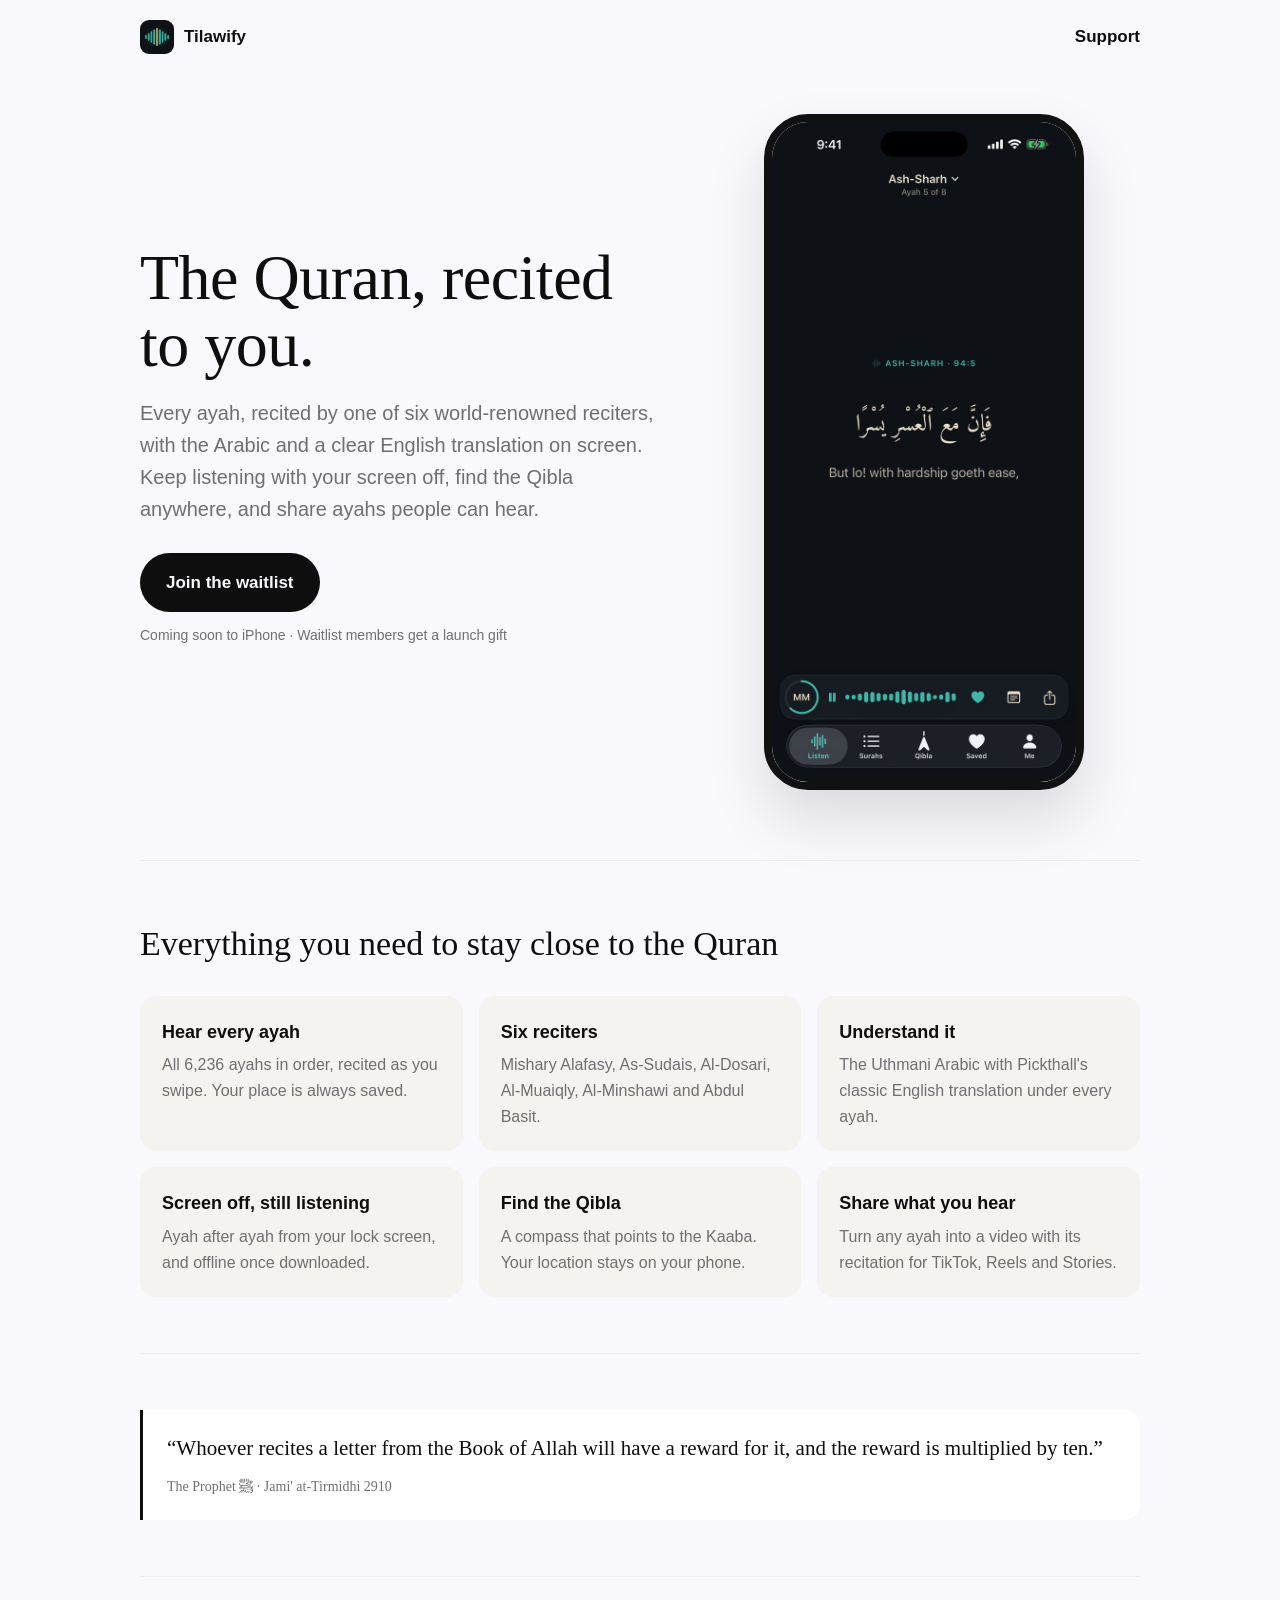
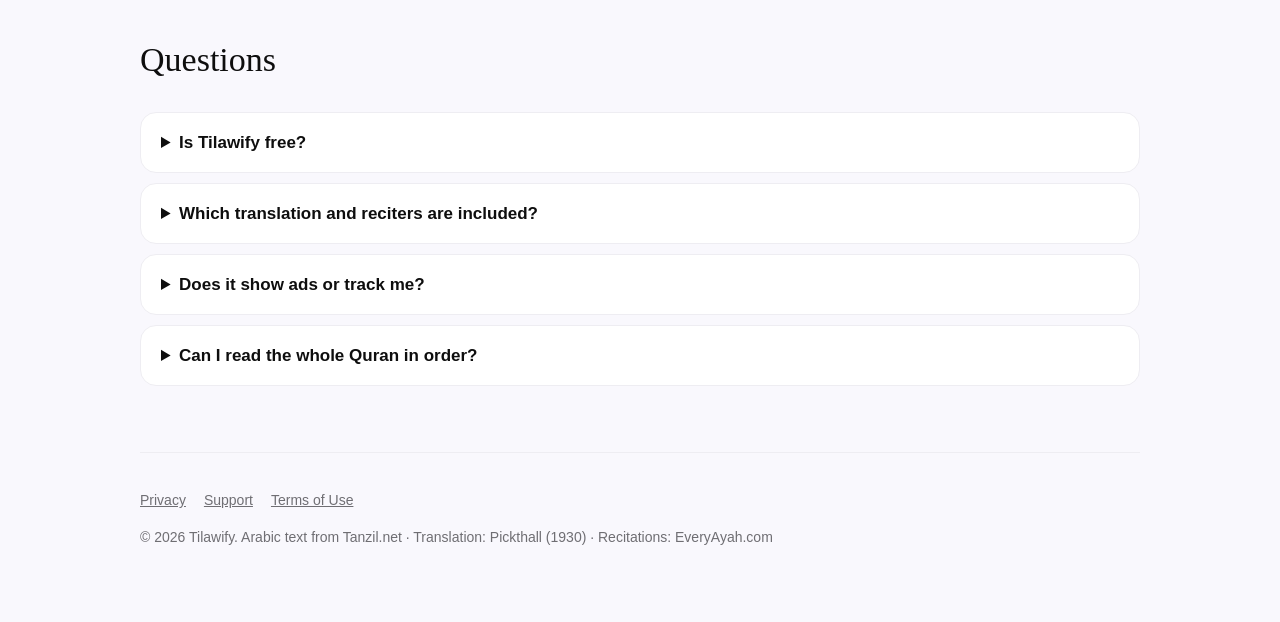
==== commit a987dd7c: "Move to /tilawify; new icon Co-Authored-By: Claude Opus 5.5 <noreply@anthropic.com>" ====
--- a/index.html
+++ b/index.html
@@ -6,7 +6,7 @@
 <title>Tilawify – The Quran, Recited to You</title>
 <meta name="description" content="Tilawify recites the Quran to you, one ayah at a time, with the Arabic, a clear English translation and six world-renowned reciters. Keep listening with your screen off, find the Qibla, and share ayahs as videos. Build a daily Quran habit with streaks and reminders.">
 <meta name="keywords" content="Quran audio app, Quran recitation, listen to Quran, Qibla compass, daily Quran, Quran recitation, Quran English translation, Muslim app, Ramadan Quran, ayah of the day, Quran habit">
-<link rel="canonical" href="https://dylanmiller765.github.io/scroll-the-quran/">
+<link rel="canonical" href="https://dylanmiller765.github.io/tilawify/">
 <meta name="theme-color" content="#0E1116">
 <link rel="icon" type="image/png" sizes="32x32" href="assets/favicon-32.png">
 <link rel="apple-touch-icon" href="assets/apple-touch-icon.png">
@@ -14,19 +14,19 @@
 <meta property="og:site_name" content="Tilawify">
 <meta property="og:title" content="Tilawify – The Quran, recited to you">
 <meta property="og:description" content="Every ayah recited by world-renowned reciters, with Arabic and English. Listen with your screen off and find the Qibla anywhere.">
-<meta property="og:url" content="https://dylanmiller765.github.io/scroll-the-quran/">
-<meta property="og:image" content="https://dylanmiller765.github.io/scroll-the-quran/assets/og-image.png">
+<meta property="og:url" content="https://dylanmiller765.github.io/tilawify/">
+<meta property="og:image" content="https://dylanmiller765.github.io/tilawify/assets/og-image.png">
 <meta property="og:image:width" content="1200"><meta property="og:image:height" content="630">
 <meta name="twitter:card" content="summary_large_image">
 <meta name="twitter:title" content="Tilawify – The Quran, recited to you">
 <meta name="twitter:description" content="Every ayah recited by world-renowned reciters. Listen with your screen off and find the Qibla anywhere.">
-<meta name="twitter:image" content="https://dylanmiller765.github.io/scroll-the-quran/assets/og-image.png">
+<meta name="twitter:image" content="https://dylanmiller765.github.io/tilawify/assets/og-image.png">
 <link rel="stylesheet" href="assets/style.css">
 <script type="application/ld+json">
 {"@context":"https://schema.org","@graph":[
  {"@type":"MobileApplication","name":"Tilawify","operatingSystem":"iOS","applicationCategory":"BookApplication",
   "description":"The Quran recited to you, one ayah at a time, with Arabic, English translation, screen-off listening and a Qibla compass.",
-  "url":"https://dylanmiller765.github.io/scroll-the-quran/","image":"https://dylanmiller765.github.io/scroll-the-quran/assets/app-icon.png",
+  "url":"https://dylanmiller765.github.io/tilawify/","image":"https://dylanmiller765.github.io/tilawify/assets/app-icon.png",
   "offers":{"@type":"Offer","price":"0","priceCurrency":"USD","description":"Free download with an optional subscription and free trial"}},
  {"@type":"FAQPage","mainEntity":[
   {"@type":"Question","name":"Is Tilawify free?","acceptedAnswer":{"@type":"Answer","text":"The download is free and new subscribers can start with a free trial. After that, a weekly or yearly subscription keeps the app ad-free and tracker-free."}},
